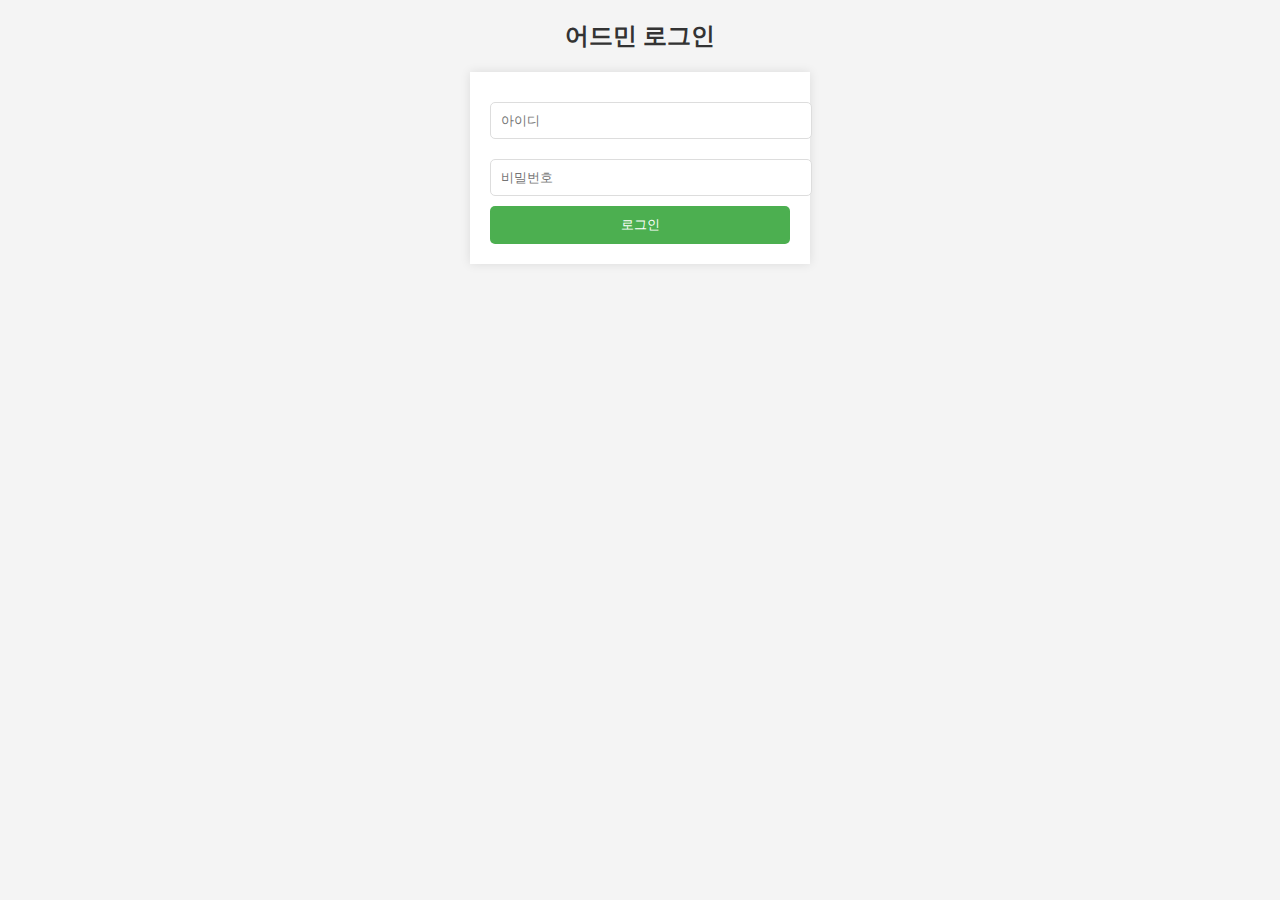
==== dashboard.html @ e9264f21 "Add files via upload" ====
<!DOCTYPE html>
<html lang="ko">
<head>
  <meta charset="UTF-8" />
  <title>대시보드</title>
  <link rel="stylesheet" href="style.css" />
</head>
<body>
  <script>
    // 로그인 상태 확인
    if (localStorage.getItem("loggedIn") !== "true") {
      alert("접근 권한이 없습니다.");
      window.location.href = "index.html";
    }
  </script>

  <h2>대시보드</h2>
  <button onclick="logout()">로그아웃</button>

  <section>
    <h3>📢 알림 추가</h3>
    <input type="text" id="noticeTitle" placeholder="제목" />
    <textarea id="noticeContent" placeholder="내용"></textarea>
    <button onclick="addNotice()">추가</button>
  </section>

  <section>
    <h3>📦 재고 추가</h3>
    <input type="text" id="itemName" placeholder="품목명" />
    <input type="number" id="itemQty" placeholder="수량" />
    <input type="number" id="itemPrice" placeholder="단가" />
    <button onclick="addInventory()">추가</button>
  </section>

  <br>
  <a href="notice.html">🔍 알림판 보기</a> |
  <a href="inventory.html">📦 재고 보기</a>

  <script src="script.js"></script>
</body>
</html>
---- style.css ----
body {
  font-family: Arial, sans-serif;
  margin: 0;
  padding: 0;
  background-color: #f4f4f4;
  color: #333;
}

h2 {
  text-align: center;
  margin-top: 20px;
}

form {
  width: 300px;
  margin: 0 auto;
  padding: 20px;
  background-color: white;
  box-shadow: 0px 0px 10px rgba(0, 0, 0, 0.1);
  margin-bottom: 20px;
}

input[type="text"], input[type="password"], input[type="number"], textarea {
  width: 100%;
  padding: 10px;
  margin: 10px 0;
  border: 1px solid #ddd;
  border-radius: 5px;
}

button {
  width: 100%;
  padding: 10px;
  background-color: #4CAF50;
  color: white;
  border: none;
  border-radius: 5px;
  cursor: pointer;
}

button:hover {
  background-color: #45a049;
}

a {
  margin: 10px;
  text-decoration: none;
  color: #4CAF50;
}

a:hover {
  text-decoration: underline;
}

section {
  margin: 20px auto;
  width: 300px;
  padding: 20px;
  background-color: white;
  box-shadow: 0px 0px 10px rgba(0, 0, 0, 0.1);
}

section input, section textarea {
  width: 100%;
  padding: 10px;
  margin: 10px 0;
  border: 1px solid #ddd;
  border-radius: 5px;
}
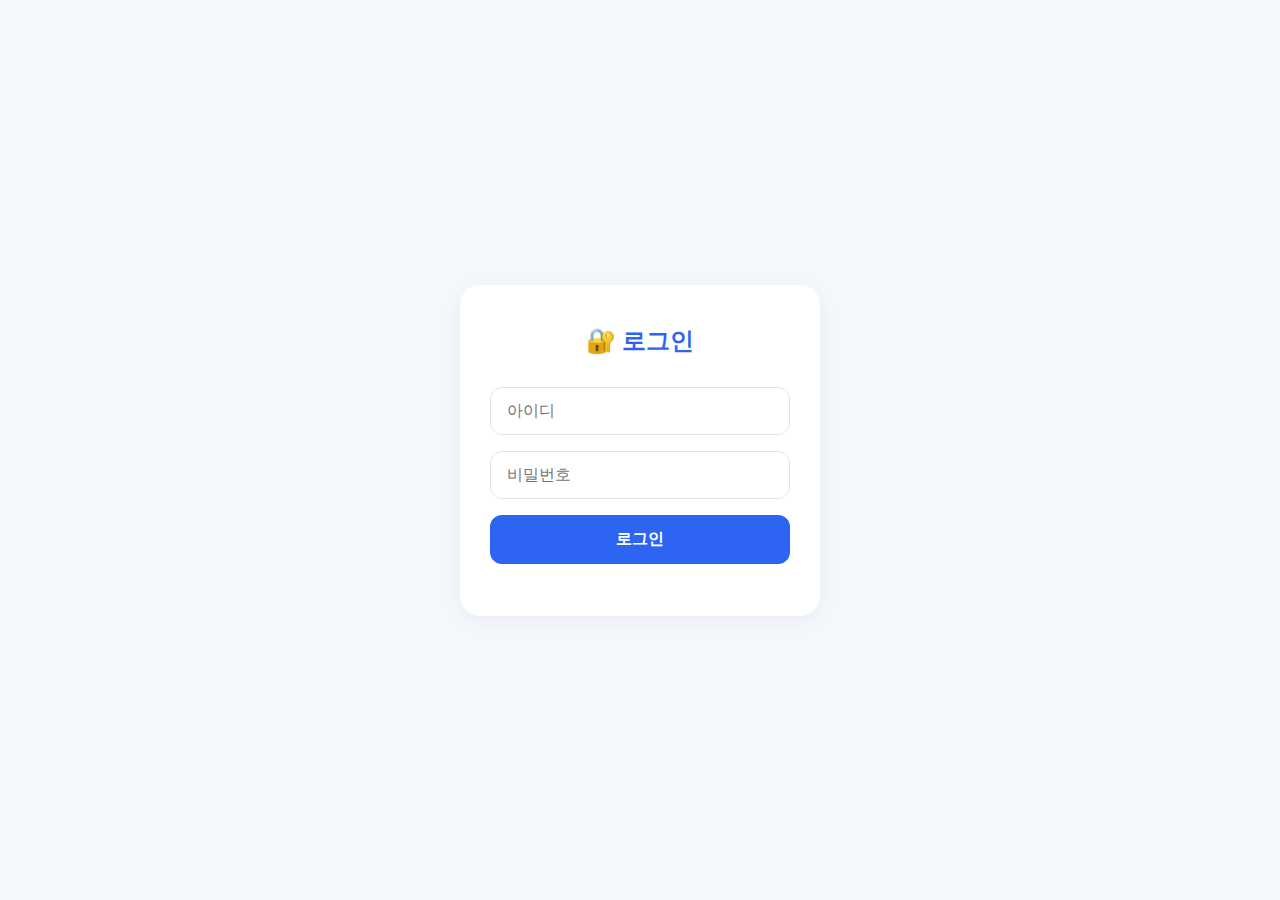
==== commit a60f2bc1: "Update dashboard.html" ====
--- a/dashboard.html
+++ b/dashboard.html
@@ -1,41 +1,45 @@
 <!DOCTYPE html>
 <html lang="ko">
 <head>
-  <meta charset="UTF-8" />
+  <meta charset="UTF-8">
   <title>대시보드</title>
-  <link rel="stylesheet" href="style.css" />
+  <link rel="stylesheet" href="style.css">
 </head>
 <body>
   <script>
-    // 로그인 상태 확인
     if (localStorage.getItem("loggedIn") !== "true") {
       alert("접근 권한이 없습니다.");
       window.location.href = "index.html";
     }
   </script>
 
-  <h2>대시보드</h2>
-  <button onclick="logout()">로그아웃</button>
+  <div class="container">
+    <header class="dashboard-header">
+      <h2>📊 대시보드</h2>
+      <button class="logout-btn" onclick="logout()">로그아웃</button>
+    </header>
 
-  <section>
-    <h3>📢 알림 추가</h3>
-    <input type="text" id="noticeTitle" placeholder="제목" />
-    <textarea id="noticeContent" placeholder="내용"></textarea>
-    <button onclick="addNotice()">추가</button>
-  </section>
+    <section class="card">
+      <h3>📢 알림 추가</h3>
+      <input type="text" id="noticeTitle" placeholder="제목">
+      <textarea id="noticeContent" placeholder="내용"></textarea>
+      <button onclick="addNotice()">추가</button>
+    </section>
 
-  <section>
-    <h3>📦 재고 추가</h3>
-    <input type="text" id="itemName" placeholder="품목명" />
-    <input type="number" id="itemQty" placeholder="수량" />
-    <input type="number" id="itemPrice" placeholder="단가" />
-    <button onclick="addInventory()">추가</button>
-  </section>
+    <section class="card">
+      <h3>📦 재고 추가</h3>
+      <input type="text" id="itemName" placeholder="품목명">
+      <input type="number" id="itemQty" placeholder="수량">
+      <input type="number" id="itemPrice" placeholder="단가">
+      <button onclick="addInventory()">추가</button>
+    </section>
 
-  <br>
-  <a href="notice.html">🔍 알림판 보기</a> |
-  <a href="inventory.html">📦 재고 보기</a>
+    <div class="link-group">
+      <a href="notice.html">🔍 알림판 보기</a>
+      <a href="inventory.html">📦 재고 보기</a>
+    </div>
+  </div>
 
   <script src="script.js"></script>
 </body>
-</html>+</html>
--- a/style.css
+++ b/style.css
@@ -1,69 +1,72 @@
-body {
-  font-family: Arial, sans-serif;
+/* 기본 스타일 */
+* {
+  box-sizing: border-box;
   margin: 0;
   padding: 0;
-  background-color: #f4f4f4;
-  color: #333;
+  font-family: 'Noto Sans KR', sans-serif;
 }
 
-h2 {
-  text-align: center;
-  margin-top: 20px;
+body {
+  background-color: #f4f7fb;
+  display: flex;
+  align-items: center;
+  justify-content: center;
+  height: 100vh;
 }
 
-form {
-  width: 300px;
-  margin: 0 auto;
-  padding: 20px;
-  background-color: white;
-  box-shadow: 0px 0px 10px rgba(0, 0, 0, 0.1);
-  margin-bottom: 20px;
+/* 로그인 컨테이너 */
+.login-container {
+  background-color: #ffffff;
+  padding: 40px 30px;
+  border-radius: 20px;
+  box-shadow: 0 4px 20px rgba(0, 0, 0, 0.05);
+  width: 100%;
+  max-width: 360px;
+  text-align: center;
 }
 
-input[type="text"], input[type="password"], input[type="number"], textarea {
-  width: 100%;
-  padding: 10px;
-  margin: 10px 0;
-  border: 1px solid #ddd;
-  border-radius: 5px;
+.login-container h2 {
+  color: #2d64f2;
+  margin-bottom: 30px;
+  font-size: 24px;
 }
 
-button {
+/* 로그인 폼 */
+.login-form input {
   width: 100%;
-  padding: 10px;
-  background-color: #4CAF50;
+  padding: 14px 16px;
+  margin-bottom: 16px;
+  border: 1px solid #dce3ed;
+  border-radius: 12px;
+  font-size: 16px;
+}
+
+.login-form input:focus {
+  border-color: #2d64f2;
+  outline: none;
+}
+
+/* 로그인 버튼 */
+.login-form button {
+  width: 100%;
+  padding: 14px 16px;
+  background-color: #2d64f2;
   color: white;
   border: none;
-  border-radius: 5px;
+  border-radius: 12px;
+  font-size: 16px;
+  font-weight: bold;
   cursor: pointer;
+  transition: background-color 0.3s;
 }
 
-button:hover {
-  background-color: #45a049;
+.login-form button:hover {
+  background-color: #1e4ec9;
 }
 
-a {
-  margin: 10px;
-  text-decoration: none;
-  color: #4CAF50;
+/* 에러 메시지 */
+.error-message {
+  margin-top: 12px;
+  color: #ff4d4f;
+  font-size: 14px;
 }
-
-a:hover {
-  text-decoration: underline;
-}
-
-section {
-  margin: 20px auto;
-  width: 300px;
-  padding: 20px;
-  background-color: white;
-  box-shadow: 0px 0px 10px rgba(0, 0, 0, 0.1);
-}
-
-section input, section textarea {
-  width: 100%;
-  padding: 10px;
-  margin: 10px 0;
-  border: 1px solid #ddd;
-  border-radius: 5px;
-}
